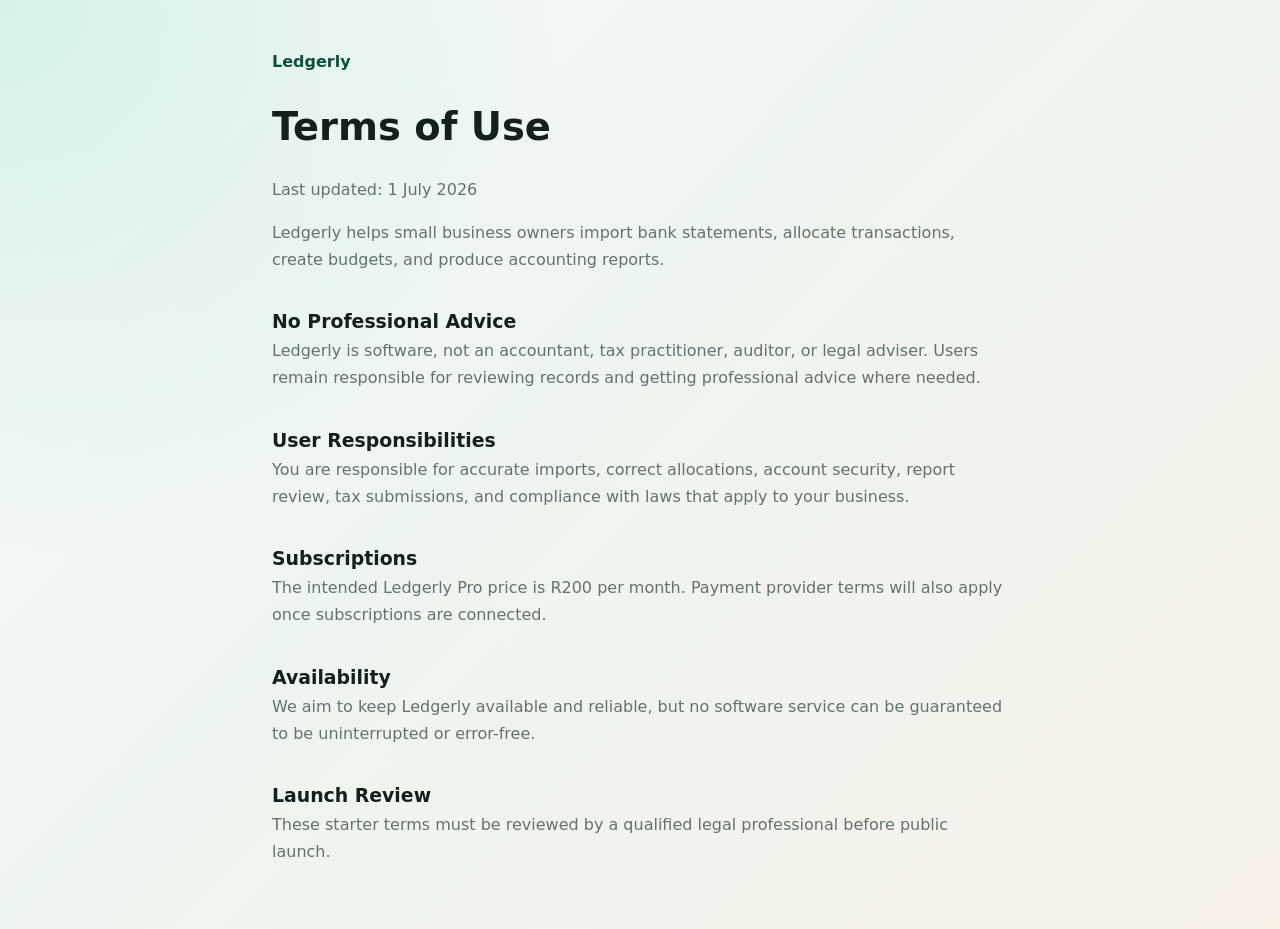
==== terms.html @ 07293ef6 "Add files via upload" ====
<!doctype html>
<html lang="en">
  <head>
    <meta charset="UTF-8" />
    <meta name="viewport" content="width=device-width, initial-scale=1.0" />
    <title>Ledgerly Terms</title>
    <link rel="stylesheet" href="./styles.css" />
  </head>
  <body class="legal-page">
    <main class="legal-shell">
      <a href="/">Ledgerly</a>
      <h1>Terms of Use</h1>
      <p>Last updated: 1 July 2026</p>
      <p>Ledgerly helps small business owners import bank statements, allocate transactions, create budgets, and produce accounting reports.</p>
      <h2>No Professional Advice</h2>
      <p>Ledgerly is software, not an accountant, tax practitioner, auditor, or legal adviser. Users remain responsible for reviewing records and getting professional advice where needed.</p>
      <h2>User Responsibilities</h2>
      <p>You are responsible for accurate imports, correct allocations, account security, report review, tax submissions, and compliance with laws that apply to your business.</p>
      <h2>Subscriptions</h2>
      <p>The intended Ledgerly Pro price is R200 per month. Payment provider terms will also apply once subscriptions are connected.</p>
      <h2>Availability</h2>
      <p>We aim to keep Ledgerly available and reliable, but no software service can be guaranteed to be uninterrupted or error-free.</p>
      <h2>Launch Review</h2>
      <p>These starter terms must be reviewed by a qualified legal professional before public launch.</p>
    </main>
  </body>
</html>
---- styles.css ----
:root {
  color-scheme: light;
  --ink: #13201b;
  --muted: #64736c;
  --line: #dce5df;
  --soft: #eef5f0;
  --paper: #fbfdfb;
  --white: #ffffff;
  --green: #14775a;
  --green-dark: #0d4f3f;
  --mint: #b9ead6;
  --gold: #d99b2b;
  --coral: #d65f4e;
  --blue: #276f9f;
  --shadow: 0 22px 60px rgba(19, 32, 27, 0.12);
}

* {
  box-sizing: border-box;
}

body {
  margin: 0;
  min-height: 100vh;
  background:
    radial-gradient(circle at top left, rgba(185, 234, 214, 0.55), transparent 35rem),
    linear-gradient(135deg, #f8fbf9 0%, #edf5f0 42%, #f7f1e8 100%);
  color: var(--ink);
  font-family: Inter, ui-sans-serif, system-ui, -apple-system, BlinkMacSystemFont, "Segoe UI", sans-serif;
}

.legal-page {
  display: block;
}

.legal-shell {
  width: min(46rem, calc(100% - 2rem));
  margin: 0 auto;
  padding: 3rem 0;
  line-height: 1.7;
}

.legal-shell a {
  color: var(--green-dark);
  font-weight: 900;
  text-decoration: none;
}

.legal-shell h1 {
  margin: 1.2rem 0 1rem;
}

.legal-shell h2 {
  margin-top: 2rem;
}

.legal-shell p {
  color: var(--muted);
}

button,
input,
select {
  font: inherit;
}

button {
  border: 0;
  cursor: pointer;
}

.app-shell {
  display: grid;
  grid-template-columns: 18rem 1fr;
  min-height: 100vh;
}

body:not(.authenticated) .app-shell {
  display: none;
}

body.authenticated .auth-screen {
  display: none;
}

.auth-screen {
  display: grid;
  grid-template-columns: minmax(0, 1.1fr) minmax(22rem, 0.9fr);
  gap: 2rem;
  align-items: center;
  min-height: 100vh;
  padding: clamp(1rem, 5vw, 4rem);
}

.auth-hero {
  max-width: 48rem;
}

.brand.large {
  margin-bottom: 2rem;
}

.brand.large strong {
  font-size: 1.5rem;
}

.auth-hero h1 {
  max-width: 46rem;
  margin-bottom: 1rem;
  font-size: clamp(2.4rem, 5vw, 5.8rem);
  line-height: 0.96;
}

.auth-hero p {
  max-width: 38rem;
  color: var(--muted);
  font-size: 1.1rem;
  line-height: 1.7;
}

.auth-points {
  display: flex;
  flex-wrap: wrap;
  gap: 0.7rem;
  margin-top: 1.5rem;
}

.auth-points span {
  padding: 0.55rem 0.8rem;
  border: 1px solid rgba(20, 119, 90, 0.22);
  border-radius: 999px;
  background: rgba(255, 255, 255, 0.72);
  color: var(--green-dark);
  font-weight: 850;
}

.auth-card {
  width: min(100%, 30rem);
  justify-self: end;
  padding: 1.2rem;
  border: 1px solid rgba(220, 229, 223, 0.82);
  border-radius: 1.15rem;
  background: rgba(255, 255, 255, 0.88);
  box-shadow: var(--shadow);
}

.auth-tabs {
  display: grid;
  grid-template-columns: 1fr 1fr;
  gap: 0.45rem;
  margin-bottom: 1rem;
  padding: 0.3rem;
  border-radius: 0.9rem;
  background: var(--soft);
}

.auth-tab {
  min-height: 2.55rem;
  border-radius: 0.7rem;
  background: transparent;
  color: var(--muted);
  font-weight: 850;
}

.auth-tab.active {
  background: #fff;
  color: var(--green-dark);
  box-shadow: 0 8px 24px rgba(19, 32, 27, 0.08);
}

.form-error {
  min-height: 1.4rem;
  margin: 0;
  color: var(--coral);
  font-weight: 750;
}

.muted-copy {
  color: var(--muted);
  line-height: 1.6;
}

.sidebar {
  display: flex;
  flex-direction: column;
  gap: 2rem;
  padding: 1.5rem;
  background: rgba(255, 255, 255, 0.76);
  border-right: 1px solid rgba(220, 229, 223, 0.8);
  backdrop-filter: blur(20px);
}

.brand {
  display: flex;
  align-items: center;
  gap: 0.85rem;
}

.brand-mark {
  display: grid;
  width: 3rem;
  height: 3rem;
  place-items: center;
  border-radius: 0.9rem;
  background: var(--green-dark);
  color: white;
  font-weight: 900;
  box-shadow: 0 12px 30px rgba(13, 79, 63, 0.25);
}

.brand strong,
.brand span {
  display: block;
}

.brand strong {
  font-size: 1.18rem;
}

.brand span,
.plan-panel p,
.metric p {
  color: var(--muted);
  font-size: 0.86rem;
}

.nav {
  display: grid;
  gap: 0.4rem;
}

.nav-item {
  width: 100%;
  padding: 0.85rem 0.95rem;
  border-radius: 0.75rem;
  background: transparent;
  color: var(--muted);
  text-align: left;
  font-weight: 750;
}

.nav-item.active,
.nav-item:hover {
  background: var(--green-dark);
  color: #fff;
}

.plan-panel {
  margin-top: auto;
  padding: 1.2rem;
  border: 1px solid rgba(20, 119, 90, 0.22);
  border-radius: 1rem;
  background: linear-gradient(150deg, rgba(255, 255, 255, 0.92), rgba(185, 234, 214, 0.48));
}

.plan-panel span,
.eyebrow {
  color: var(--green);
  font-size: 0.74rem;
  font-weight: 850;
  letter-spacing: 0;
  margin: 0;
  text-transform: uppercase;
}

.plan-panel strong {
  display: block;
  margin-top: 0.25rem;
  font-size: 1.35rem;
}

.workspace {
  min-width: 0;
  padding: 1.6rem;
}

.topbar {
  display: flex;
  align-items: center;
  justify-content: space-between;
  gap: 1rem;
  margin-bottom: 1.4rem;
}

h1,
h2,
p {
  margin-top: 0;
}

h1 {
  margin-bottom: 0;
  font-size: clamp(2rem, 3vw, 3.1rem);
}

h2 {
  margin-bottom: 0;
  font-size: 1.18rem;
}

.business-card {
  display: grid;
  gap: 0.35rem;
  min-width: min(22rem, 100%);
  padding: 0.9rem 1rem;
  border: 1px solid var(--line);
  border-radius: 1rem;
  background: rgba(255, 255, 255, 0.76);
}

.session-card {
  display: grid;
  grid-template-columns: 1fr auto;
  align-items: center;
  gap: 0.2rem 0.75rem;
  min-width: min(16rem, 100%);
  padding: 0.85rem 1rem;
  border: 1px solid var(--line);
  border-radius: 1rem;
  background: rgba(255, 255, 255, 0.76);
}

.session-card span {
  color: var(--green);
  font-size: 0.75rem;
  font-weight: 850;
}

.session-card strong {
  overflow: hidden;
  text-overflow: ellipsis;
  white-space: nowrap;
}

.session-card button {
  grid-row: 1 / span 2;
  grid-column: 2;
}

.business-card label {
  color: var(--muted);
  font-size: 0.75rem;
  font-weight: 800;
}

.business-card input,
.toolbar input,
.stacked-form input,
.stacked-form select,
.panel select,
.toolbar select,
td select,
td input,
.budget-row input {
  width: 100%;
  border: 1px solid var(--line);
  border-radius: 0.7rem;
  background: #fff;
  color: var(--ink);
  padding: 0.72rem 0.8rem;
  outline: none;
}

.view {
  display: none;
}

.view.active {
  display: block;
}

.metric-grid {
  display: grid;
  grid-template-columns: repeat(4, minmax(0, 1fr));
  gap: 1rem;
}

.metric,
.panel,
.import-strip,
.table-shell {
  border: 1px solid rgba(220, 229, 223, 0.82);
  border-radius: 1.15rem;
  background: rgba(255, 255, 255, 0.82);
  box-shadow: var(--shadow);
}

.metric {
  padding: 1.15rem;
}

.metric span {
  display: block;
  color: var(--muted);
  font-size: 0.82rem;
  font-weight: 800;
}

.metric strong {
  display: block;
  margin: 0.65rem 0 0.35rem;
  font-size: clamp(1.45rem, 2.5vw, 2.25rem);
}

.dashboard-grid,
.reports-grid,
.split {
  display: grid;
  grid-template-columns: minmax(0, 1.35fr) minmax(19rem, 0.65fr);
  gap: 1rem;
  margin-top: 1rem;
}

.reports-grid {
  grid-template-columns: minmax(20rem, 0.7fr) minmax(0, 1.3fr);
}

.panel {
  padding: 1.15rem;
}

.panel-heading {
  display: flex;
  align-items: center;
  justify-content: space-between;
  gap: 1rem;
  margin-bottom: 1rem;
}

.primary,
.secondary,
.ghost,
.file-button {
  display: inline-flex;
  align-items: center;
  justify-content: center;
  min-height: 2.75rem;
  padding: 0 1rem;
  border-radius: 0.75rem;
  font-weight: 850;
  white-space: nowrap;
}

.primary {
  background: var(--green-dark);
  color: #fff;
}

.secondary,
.file-button {
  border: 1px solid rgba(20, 119, 90, 0.26);
  background: var(--white);
  color: var(--green-dark);
}

.ghost {
  background: transparent;
  color: var(--muted);
}

.small {
  min-height: 2.35rem;
  padding: 0 0.85rem;
}

.file-button input {
  display: none;
}

.import-strip {
  display: flex;
  justify-content: space-between;
  gap: 1rem;
  padding: 1.2rem;
  margin-bottom: 1rem;
}

.import-strip p {
  color: var(--muted);
  margin-bottom: 0;
}

.import-actions,
.toolbar,
.report-actions {
  display: flex;
  align-items: center;
  gap: 0.7rem;
  flex-wrap: wrap;
}

.toolbar,
.report-actions {
  margin-bottom: 1rem;
}

.toolbar input {
  flex: 1;
  min-width: 17rem;
}

.table-shell {
  overflow: auto;
}

table {
  width: 100%;
  border-collapse: collapse;
  min-width: 55rem;
}

.compact table {
  min-width: 36rem;
}

th,
td {
  padding: 0.85rem 0.9rem;
  border-bottom: 1px solid var(--line);
  text-align: left;
  vertical-align: middle;
}

th {
  color: var(--muted);
  font-size: 0.75rem;
  text-transform: uppercase;
}

tbody tr:hover {
  background: rgba(238, 245, 240, 0.8);
}

.money-in {
  color: var(--green);
  font-weight: 850;
}

.money-out {
  color: var(--coral);
  font-weight: 850;
}

.status-pill {
  display: inline-flex;
  padding: 0.35rem 0.6rem;
  border-radius: 999px;
  background: var(--soft);
  color: var(--muted);
  font-size: 0.75rem;
  font-weight: 850;
}

.status-pill.done {
  background: rgba(185, 234, 214, 0.75);
  color: var(--green-dark);
}

.empty-state {
  padding: 3rem 1rem;
  color: var(--muted);
  text-align: center;
}

.bars,
.budget-pulse,
.account-list,
.budget-editor {
  display: grid;
  gap: 0.8rem;
}

.bar-row,
.budget-card,
.account-card,
.budget-row {
  border: 1px solid var(--line);
  border-radius: 0.8rem;
  background: rgba(255, 255, 255, 0.72);
  padding: 0.85rem;
}

.bar-row header,
.budget-card header,
.account-card,
.budget-row {
  display: flex;
  align-items: center;
  justify-content: space-between;
  gap: 1rem;
}

.bar-track,
.budget-track {
  height: 0.72rem;
  overflow: hidden;
  border-radius: 999px;
  background: var(--soft);
}

.bar-fill,
.budget-fill {
  height: 100%;
  width: 0;
  border-radius: inherit;
  background: var(--green);
}

.budget-fill.warning {
  background: var(--gold);
}

.budget-fill.danger {
  background: var(--coral);
}

.account-type {
  color: var(--muted);
  font-size: 0.82rem;
  font-weight: 800;
  text-transform: capitalize;
}

.stacked-form {
  display: grid;
  gap: 0.75rem;
}

.budget-row input {
  max-width: 12rem;
}

.settings-stack {
  display: grid;
  gap: 0.85rem;
}

.setting-row {
  display: flex;
  align-items: center;
  justify-content: space-between;
  gap: 1rem;
  padding: 0.85rem;
  border: 1px solid var(--line);
  border-radius: 0.8rem;
  background: rgba(255, 255, 255, 0.72);
}

.setting-row span {
  color: var(--muted);
  font-weight: 800;
}

.danger-zone {
  display: grid;
  gap: 0.75rem;
  margin-top: 0.4rem;
  padding: 1rem;
  border: 1px solid rgba(214, 95, 78, 0.28);
  border-radius: 0.9rem;
  background: rgba(214, 95, 78, 0.06);
}

.danger-zone p {
  margin-bottom: 0;
  color: var(--muted);
}

.danger-zone input {
  width: 100%;
  border: 1px solid rgba(214, 95, 78, 0.32);
  border-radius: 0.7rem;
  background: #fff;
  color: var(--ink);
  padding: 0.72rem 0.8rem;
}

.danger {
  color: var(--coral);
}

.remove-account {
  color: var(--coral);
  background: transparent;
  font-weight: 850;
}

@media (max-width: 980px) {
  .auth-screen {
    grid-template-columns: 1fr;
  }

  .auth-card {
    justify-self: stretch;
  }

  .app-shell {
    grid-template-columns: 1fr;
  }

  .sidebar {
    position: sticky;
    top: 0;
    z-index: 10;
    display: grid;
    grid-template-columns: 1fr;
    gap: 1rem;
  }

  .nav {
    grid-template-columns: repeat(6, minmax(0, 1fr));
    overflow-x: auto;
  }

  .nav-item {
    text-align: center;
  }

  .plan-panel {
    display: none;
  }

  .metric-grid,
  .dashboard-grid,
  .reports-grid,
  .split {
    grid-template-columns: 1fr 1fr;
  }

  .dashboard-grid .wide,
  .split .wide {
    grid-column: 1 / -1;
  }
}

@media (max-width: 720px) {
  .workspace,
  .sidebar {
    padding: 1rem;
  }

  .topbar,
  .import-strip,
  .budget-row,
  .account-card {
    align-items: stretch;
    flex-direction: column;
  }

  .metric-grid,
  .dashboard-grid,
  .reports-grid,
  .split {
    grid-template-columns: 1fr;
  }

  .nav {
    grid-template-columns: repeat(6, 8.5rem);
  }

  .business-card,
  .budget-row input {
    max-width: none;
    min-width: 0;
  }
}
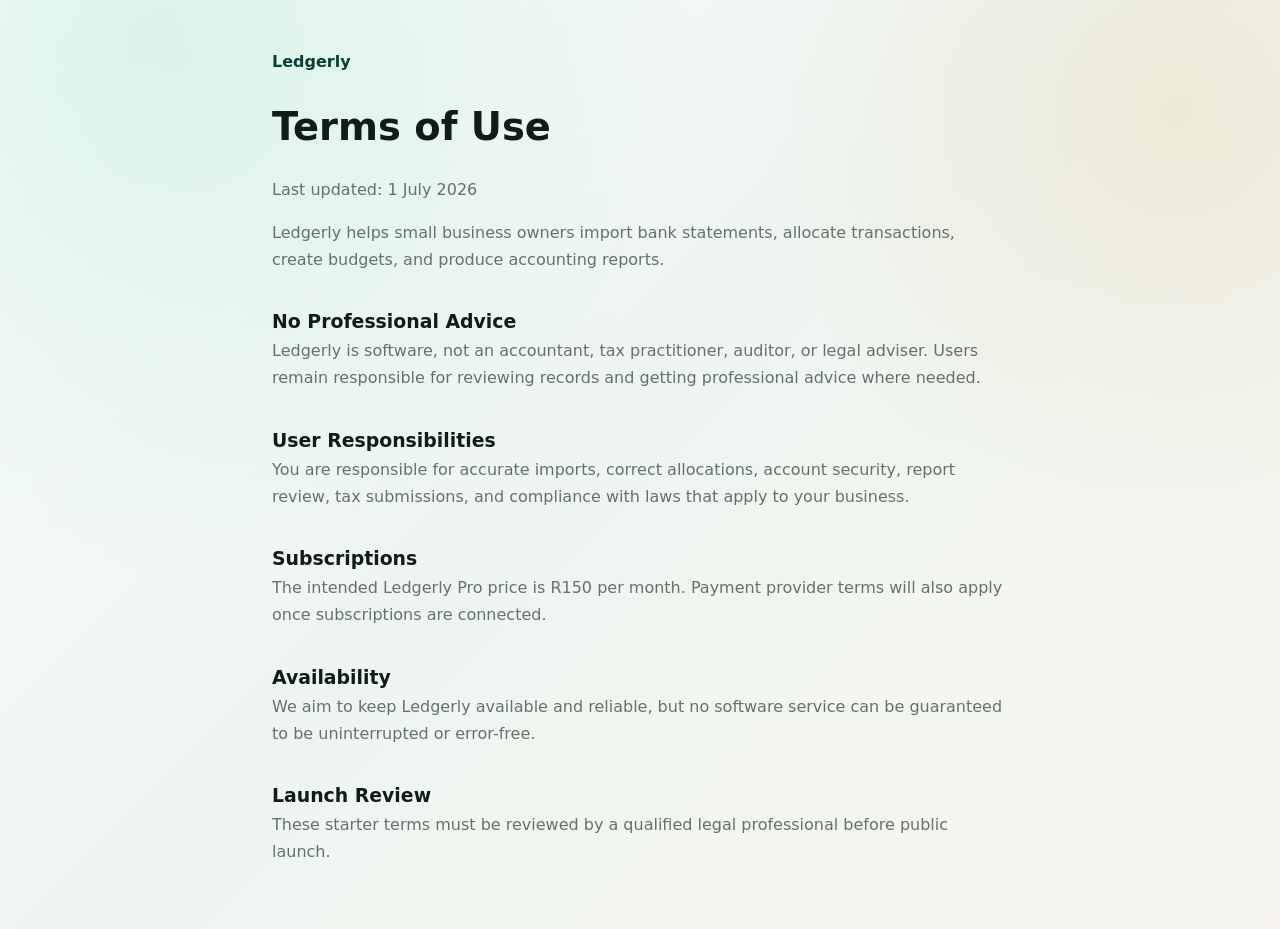
==== commit 1a4c14b8: "Add files via upload" ====
--- a/terms.html
+++ b/terms.html
@@ -17,7 +17,7 @@
       <h2>User Responsibilities</h2>
       <p>You are responsible for accurate imports, correct allocations, account security, report review, tax submissions, and compliance with laws that apply to your business.</p>
       <h2>Subscriptions</h2>
-      <p>The intended Ledgerly Pro price is R200 per month. Payment provider terms will also apply once subscriptions are connected.</p>
+      <p>The intended Ledgerly Pro price is R150 per month. Payment provider terms will also apply once subscriptions are connected.</p>
       <h2>Availability</h2>
       <p>We aim to keep Ledgerly available and reliable, but no software service can be guaranteed to be uninterrupted or error-free.</p>
       <h2>Launch Review</h2>
--- a/styles.css
+++ b/styles.css
@@ -1,18 +1,19 @@
 :root {
   color-scheme: light;
-  --ink: #13201b;
-  --muted: #64736c;
-  --line: #dce5df;
-  --soft: #eef5f0;
-  --paper: #fbfdfb;
+  --ink: #101c18;
+  --muted: #64726d;
+  --line: #d9e3de;
+  --soft: #f1f6f3;
+  --paper: #f8fbf9;
   --white: #ffffff;
   --green: #14775a;
-  --green-dark: #0d4f3f;
+  --green-dark: #093f34;
   --mint: #b9ead6;
   --gold: #d99b2b;
   --coral: #d65f4e;
   --blue: #276f9f;
-  --shadow: 0 22px 60px rgba(19, 32, 27, 0.12);
+  --shadow: 0 18px 45px rgba(14, 35, 29, 0.1);
+  --shadow-soft: 0 10px 28px rgba(14, 35, 29, 0.08);
 }
 
 * {
@@ -23,8 +24,9 @@
   margin: 0;
   min-height: 100vh;
   background:
-    radial-gradient(circle at top left, rgba(185, 234, 214, 0.55), transparent 35rem),
-    linear-gradient(135deg, #f8fbf9 0%, #edf5f0 42%, #f7f1e8 100%);
+    radial-gradient(circle at 12% 4%, rgba(185, 234, 214, 0.46), transparent 34rem),
+    radial-gradient(circle at 92% 12%, rgba(217, 155, 43, 0.12), transparent 26rem),
+    linear-gradient(135deg, #fbfdfc 0%, #eef5f1 46%, #f8f5ef 100%);
   color: var(--ink);
   font-family: Inter, ui-sans-serif, system-ui, -apple-system, BlinkMacSystemFont, "Segoe UI", sans-serif;
 }
@@ -73,6 +75,11 @@
   display: grid;
   grid-template-columns: 18rem 1fr;
   min-height: 100vh;
+}
+
+.mobile-nav-backdrop,
+.menu-toggle {
+  display: none;
 }
 
 body:not(.authenticated) .app-shell {
@@ -185,7 +192,7 @@
   flex-direction: column;
   gap: 2rem;
   padding: 1.5rem;
-  background: rgba(255, 255, 255, 0.76);
+  background: rgba(255, 255, 255, 0.82);
   border-right: 1px solid rgba(220, 229, 223, 0.8);
   backdrop-filter: blur(20px);
 }
@@ -241,8 +248,9 @@
 
 .nav-item.active,
 .nav-item:hover {
-  background: var(--green-dark);
+  background: linear-gradient(135deg, var(--green-dark), #12644f);
   color: #fff;
+  box-shadow: var(--shadow-soft);
 }
 
 .plan-panel {
@@ -269,9 +277,14 @@
   font-size: 1.35rem;
 }
 
+.install-app {
+  margin-top: 0.7rem;
+  width: 100%;
+}
+
 .workspace {
   min-width: 0;
-  padding: 1.6rem;
+  padding: 1.35rem;
 }
 
 .topbar {
@@ -280,6 +293,7 @@
   justify-content: space-between;
   gap: 1rem;
   margin-bottom: 1.4rem;
+  padding: 0.4rem 0;
 }
 
 h1,
@@ -305,7 +319,8 @@
   padding: 0.9rem 1rem;
   border: 1px solid var(--line);
   border-radius: 1rem;
-  background: rgba(255, 255, 255, 0.76);
+  background: rgba(255, 255, 255, 0.84);
+  box-shadow: var(--shadow-soft);
 }
 
 .session-card {
@@ -317,7 +332,8 @@
   padding: 0.85rem 1rem;
   border: 1px solid var(--line);
   border-radius: 1rem;
-  background: rgba(255, 255, 255, 0.76);
+  background: rgba(255, 255, 255, 0.84);
+  box-shadow: var(--shadow-soft);
 }
 
 .session-card span {
@@ -361,6 +377,38 @@
   outline: none;
 }
 
+.dashboard-hero {
+  display: flex;
+  align-items: center;
+  justify-content: space-between;
+  gap: 1rem;
+  margin-bottom: 1rem;
+  padding: 1.25rem;
+  border: 1px solid rgba(20, 119, 90, 0.18);
+  border-radius: 1.15rem;
+  background:
+    linear-gradient(135deg, rgba(255, 255, 255, 0.96), rgba(185, 234, 214, 0.48)),
+    var(--white);
+  box-shadow: var(--shadow);
+}
+
+.dashboard-hero h2 {
+  margin: 0.25rem 0 0.35rem;
+  font-size: clamp(1.45rem, 2.5vw, 2.2rem);
+}
+
+.dashboard-hero p {
+  margin-bottom: 0;
+  color: var(--muted);
+}
+
+.dashboard-actions {
+  display: flex;
+  gap: 0.7rem;
+  flex-wrap: wrap;
+  justify-content: flex-end;
+}
+
 .view {
   display: none;
 }
@@ -375,14 +423,22 @@
   gap: 1rem;
 }
 
+.insight-grid {
+  display: grid;
+  grid-template-columns: repeat(3, minmax(0, 1fr));
+  gap: 1rem;
+  margin-top: 1rem;
+}
+
 .metric,
+.insight-card,
 .panel,
 .import-strip,
 .table-shell {
   border: 1px solid rgba(220, 229, 223, 0.82);
-  border-radius: 1.15rem;
-  background: rgba(255, 255, 255, 0.82);
-  box-shadow: var(--shadow);
+  border-radius: 1rem;
+  background: rgba(255, 255, 255, 0.88);
+  box-shadow: var(--shadow-soft);
 }
 
 .metric {
@@ -400,6 +456,42 @@
   display: block;
   margin: 0.65rem 0 0.35rem;
   font-size: clamp(1.45rem, 2.5vw, 2.25rem);
+}
+
+.insight-card {
+  padding: 1rem;
+}
+
+.insight-card span {
+  display: block;
+  color: var(--muted);
+  font-size: 0.8rem;
+  font-weight: 850;
+}
+
+.insight-card strong {
+  display: block;
+  margin: 0.45rem 0;
+  font-size: 1.35rem;
+}
+
+.insight-card p {
+  margin-bottom: 0;
+  color: var(--muted);
+}
+
+.mini-track {
+  height: 0.62rem;
+  overflow: hidden;
+  border-radius: 999px;
+  background: var(--soft);
+}
+
+.mini-fill {
+  width: 0;
+  height: 100%;
+  border-radius: inherit;
+  background: var(--green);
 }
 
 .dashboard-grid,
@@ -565,7 +657,8 @@
 .bars,
 .budget-pulse,
 .account-list,
-.budget-editor {
+.budget-editor,
+.invoice-list {
   display: grid;
   gap: 0.8rem;
 }
@@ -573,7 +666,8 @@
 .bar-row,
 .budget-card,
 .account-card,
-.budget-row {
+.budget-row,
+.invoice-card {
   border: 1px solid var(--line);
   border-radius: 0.8rem;
   background: rgba(255, 255, 255, 0.72);
@@ -583,7 +677,8 @@
 .bar-row header,
 .budget-card header,
 .account-card,
-.budget-row {
+.budget-row,
+.invoice-card header {
   display: flex;
   align-items: center;
   justify-content: space-between;
@@ -685,6 +780,58 @@
   font-weight: 850;
 }
 
+.invoice-card {
+  display: grid;
+  gap: 0.75rem;
+}
+
+.invoice-card p {
+  margin-bottom: 0;
+  color: var(--muted);
+}
+
+.invoice-actions {
+  display: flex;
+  gap: 0.5rem;
+  flex-wrap: wrap;
+}
+
+.vat-summary {
+  display: grid;
+  grid-template-columns: repeat(3, minmax(0, 1fr));
+  gap: 0.8rem;
+  margin-bottom: 1rem;
+}
+
+.vat-summary article {
+  padding: 1rem;
+  border: 1px solid var(--line);
+  border-radius: 0.8rem;
+  background: rgba(255, 255, 255, 0.72);
+}
+
+.vat-summary span {
+  display: block;
+  color: var(--muted);
+  font-size: 0.8rem;
+  font-weight: 850;
+}
+
+.vat-summary strong {
+  display: block;
+  margin-top: 0.45rem;
+  font-size: 1.35rem;
+}
+
+.report-vat-panel {
+  margin-top: 1rem;
+}
+
+.setting-row a {
+  color: var(--green-dark);
+  text-decoration: none;
+}
+
 @media (max-width: 980px) {
   .auth-screen {
     grid-template-columns: 1fr;
@@ -698,22 +845,60 @@
     grid-template-columns: 1fr;
   }
 
+  .mobile-nav-backdrop {
+    position: fixed;
+    inset: 0;
+    z-index: 30;
+    display: block;
+    pointer-events: none;
+    background: rgba(9, 31, 25, 0);
+    transition: background 180ms ease;
+  }
+
+  body.nav-open .mobile-nav-backdrop {
+    pointer-events: auto;
+    background: rgba(9, 31, 25, 0.38);
+  }
+
+  .menu-toggle {
+    display: inline-grid;
+    flex: 0 0 auto;
+    width: 2.75rem;
+    height: 2.75rem;
+    place-items: center;
+    border: 1px solid rgba(220, 229, 223, 0.95);
+    border-radius: 0.85rem;
+    background: rgba(255, 255, 255, 0.92);
+    box-shadow: var(--shadow-soft);
+  }
+
+  .menu-toggle span {
+    display: block;
+    width: 1.2rem;
+    height: 2px;
+    border-radius: 999px;
+    background: var(--green-dark);
+  }
+
   .sidebar {
-    position: sticky;
+    position: fixed;
     top: 0;
-    z-index: 10;
-    display: grid;
-    grid-template-columns: 1fr;
-    gap: 1rem;
-  }
-
-  .nav {
-    grid-template-columns: repeat(6, minmax(0, 1fr));
-    overflow-x: auto;
+    bottom: 0;
+    left: 0;
+    z-index: 40;
+    width: min(82vw, 20rem);
+    display: flex;
+    transform: translateX(-105%);
+    transition: transform 210ms ease;
+    box-shadow: 24px 0 60px rgba(9, 31, 25, 0.18);
+  }
+
+  body.nav-open .sidebar {
+    transform: translateX(0);
   }
 
   .nav-item {
-    text-align: center;
+    text-align: left;
   }
 
   .plan-panel {
@@ -721,6 +906,7 @@
   }
 
   .metric-grid,
+  .insight-grid,
   .dashboard-grid,
   .reports-grid,
   .split {
@@ -734,33 +920,199 @@
 }
 
 @media (max-width: 720px) {
-  .workspace,
+  body {
+    background: linear-gradient(180deg, #f8fbf9 0%, #eef5f1 100%);
+  }
+
+  .auth-screen {
+    gap: 1.25rem;
+    min-height: auto;
+    padding: 1.1rem;
+  }
+
+  .auth-hero h1 {
+    font-size: 2.35rem;
+    line-height: 1;
+  }
+
+  .auth-hero p {
+    font-size: 1rem;
+  }
+
+  .auth-card {
+    padding: 1rem;
+  }
+
+  .workspace {
+    padding: 1rem;
+  }
+
   .sidebar {
-    padding: 1rem;
+    padding: 1.15rem;
   }
 
   .topbar,
+  .dashboard-hero,
   .import-strip,
   .budget-row,
-  .account-card {
+  .account-card,
+  .invoice-card header {
     align-items: stretch;
     flex-direction: column;
   }
 
   .metric-grid,
+  .insight-grid,
+  .vat-summary,
   .dashboard-grid,
   .reports-grid,
   .split {
     grid-template-columns: 1fr;
   }
 
-  .nav {
-    grid-template-columns: repeat(6, 8.5rem);
-  }
-
   .business-card,
   .budget-row input {
     max-width: none;
     min-width: 0;
   }
-}
+
+  .dashboard-actions,
+  .invoice-actions {
+    justify-content: stretch;
+  }
+
+  .dashboard-actions button,
+  .invoice-actions button,
+  .primary,
+  .secondary,
+  .ghost,
+  .file-button {
+    width: 100%;
+  }
+
+  .topbar {
+    position: sticky;
+    top: 0;
+    z-index: 20;
+    align-items: center;
+    gap: 0.75rem;
+    margin: -1rem -1rem 1rem;
+    padding: 0.85rem 1rem;
+    background: rgba(248, 251, 249, 0.9);
+    backdrop-filter: blur(18px);
+    border-bottom: 1px solid rgba(220, 229, 223, 0.78);
+  }
+
+  .topbar > div:first-of-type {
+    min-width: 0;
+  }
+
+  .topbar .eyebrow {
+    display: none;
+  }
+
+  h1 {
+    font-size: 1.35rem;
+  }
+
+  .dashboard-hero,
+  .metric,
+  .insight-card,
+  .panel,
+  .import-strip,
+  .table-shell {
+    border-radius: 0.85rem;
+  }
+
+  .metric,
+  .insight-card,
+  .panel {
+    padding: 0.95rem;
+  }
+
+  .business-card,
+  .session-card {
+    width: 100%;
+  }
+
+  .report-actions,
+  .import-actions,
+  .toolbar {
+    display: grid;
+    grid-template-columns: 1fr;
+    align-items: stretch;
+  }
+
+  .toolbar input {
+    min-width: 0;
+  }
+
+  .table-shell {
+    overflow: visible;
+    border: 0;
+    background: transparent;
+    box-shadow: none;
+  }
+
+  table,
+  .compact table {
+    min-width: 0;
+  }
+
+  table,
+  thead,
+  tbody,
+  tr,
+  th,
+  td {
+    display: block;
+    width: 100%;
+  }
+
+  thead {
+    display: none;
+  }
+
+  tbody {
+    display: grid;
+    gap: 0.75rem;
+  }
+
+  tr {
+    padding: 0.85rem;
+    border: 1px solid var(--line);
+    border-radius: 0.85rem;
+    background: rgba(255, 255, 255, 0.9);
+    box-shadow: var(--shadow-soft);
+  }
+
+  td {
+    display: grid;
+    grid-template-columns: minmax(7.2rem, 0.42fr) minmax(0, 1fr);
+    gap: 0.75rem;
+    align-items: center;
+    padding: 0.6rem 0;
+    border: 0;
+  }
+
+  td + td {
+    border-top: 1px solid var(--line);
+  }
+
+  td::before {
+    content: attr(data-label);
+    color: var(--muted);
+    font-size: 0.74rem;
+    font-weight: 850;
+    text-transform: uppercase;
+  }
+
+  td select,
+  td input {
+    min-width: 0;
+  }
+
+  .empty-state {
+    padding: 1.5rem 1rem;
+  }
+}
